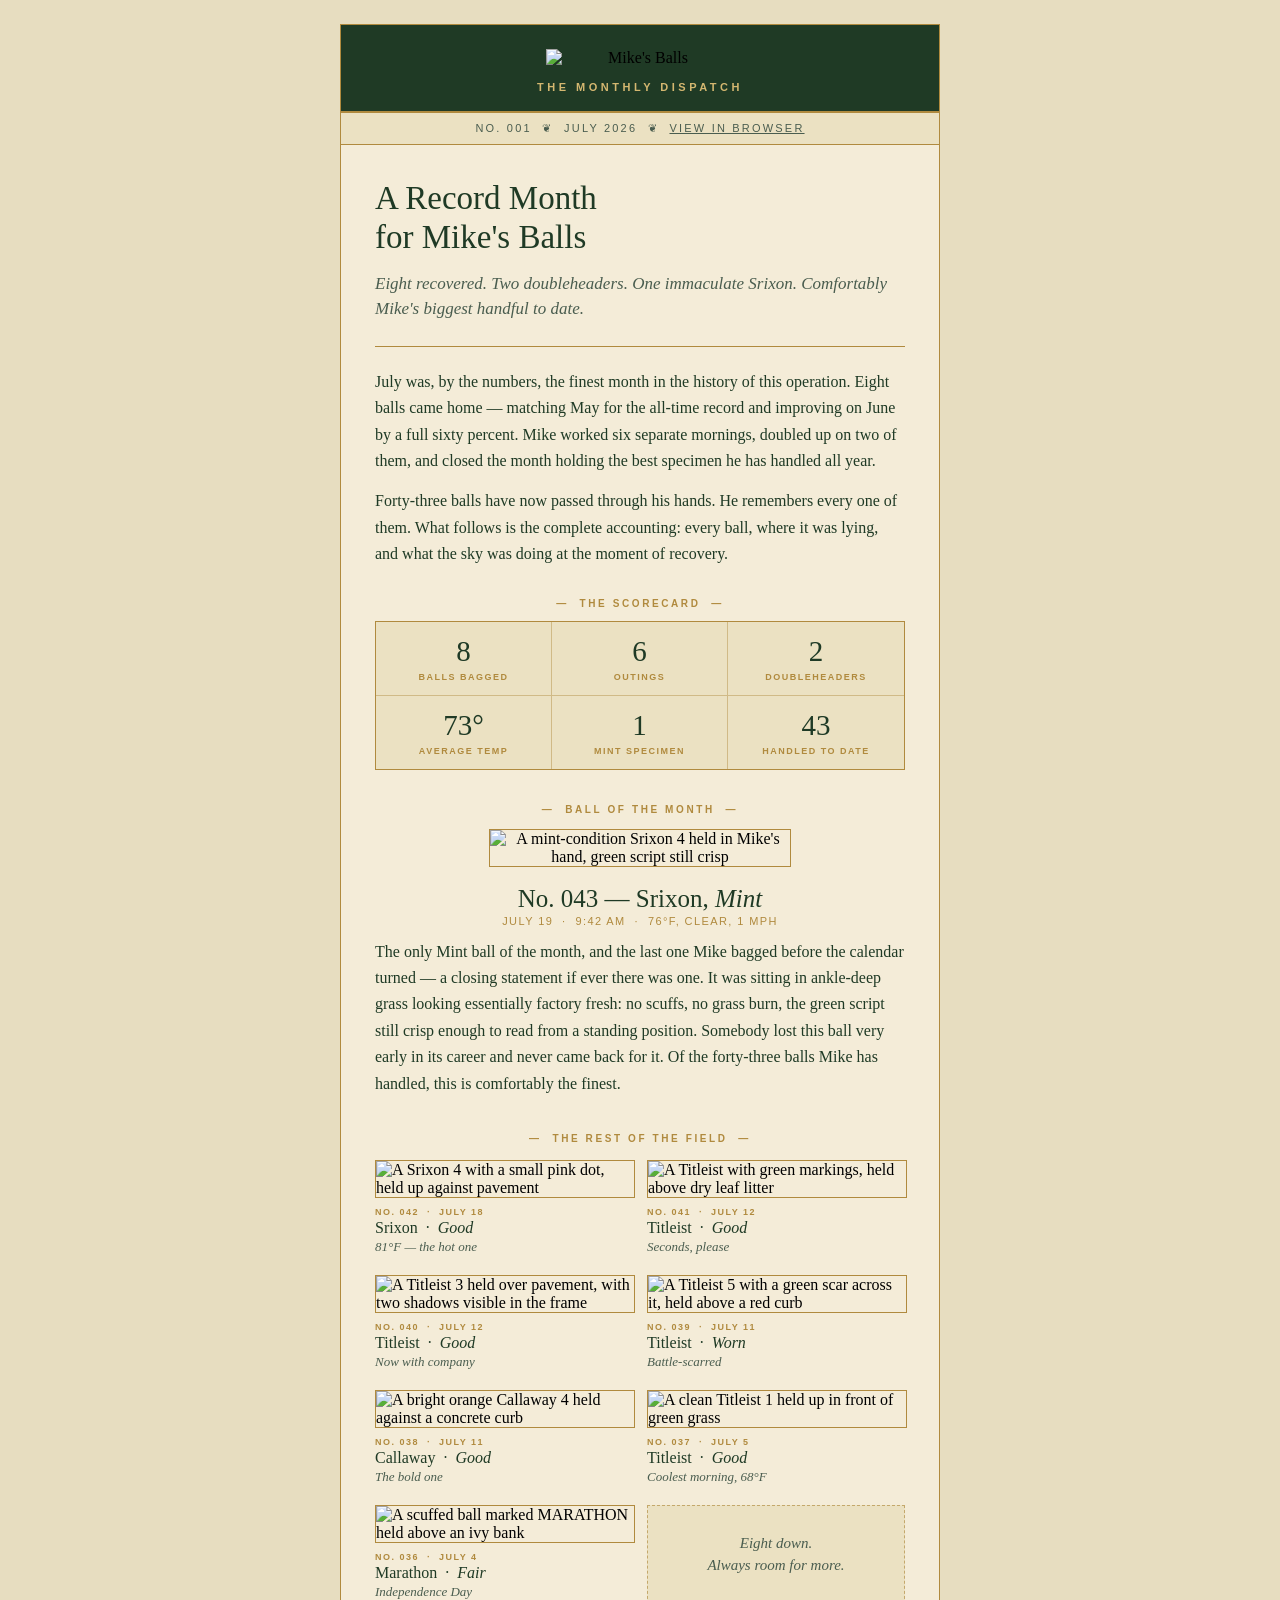
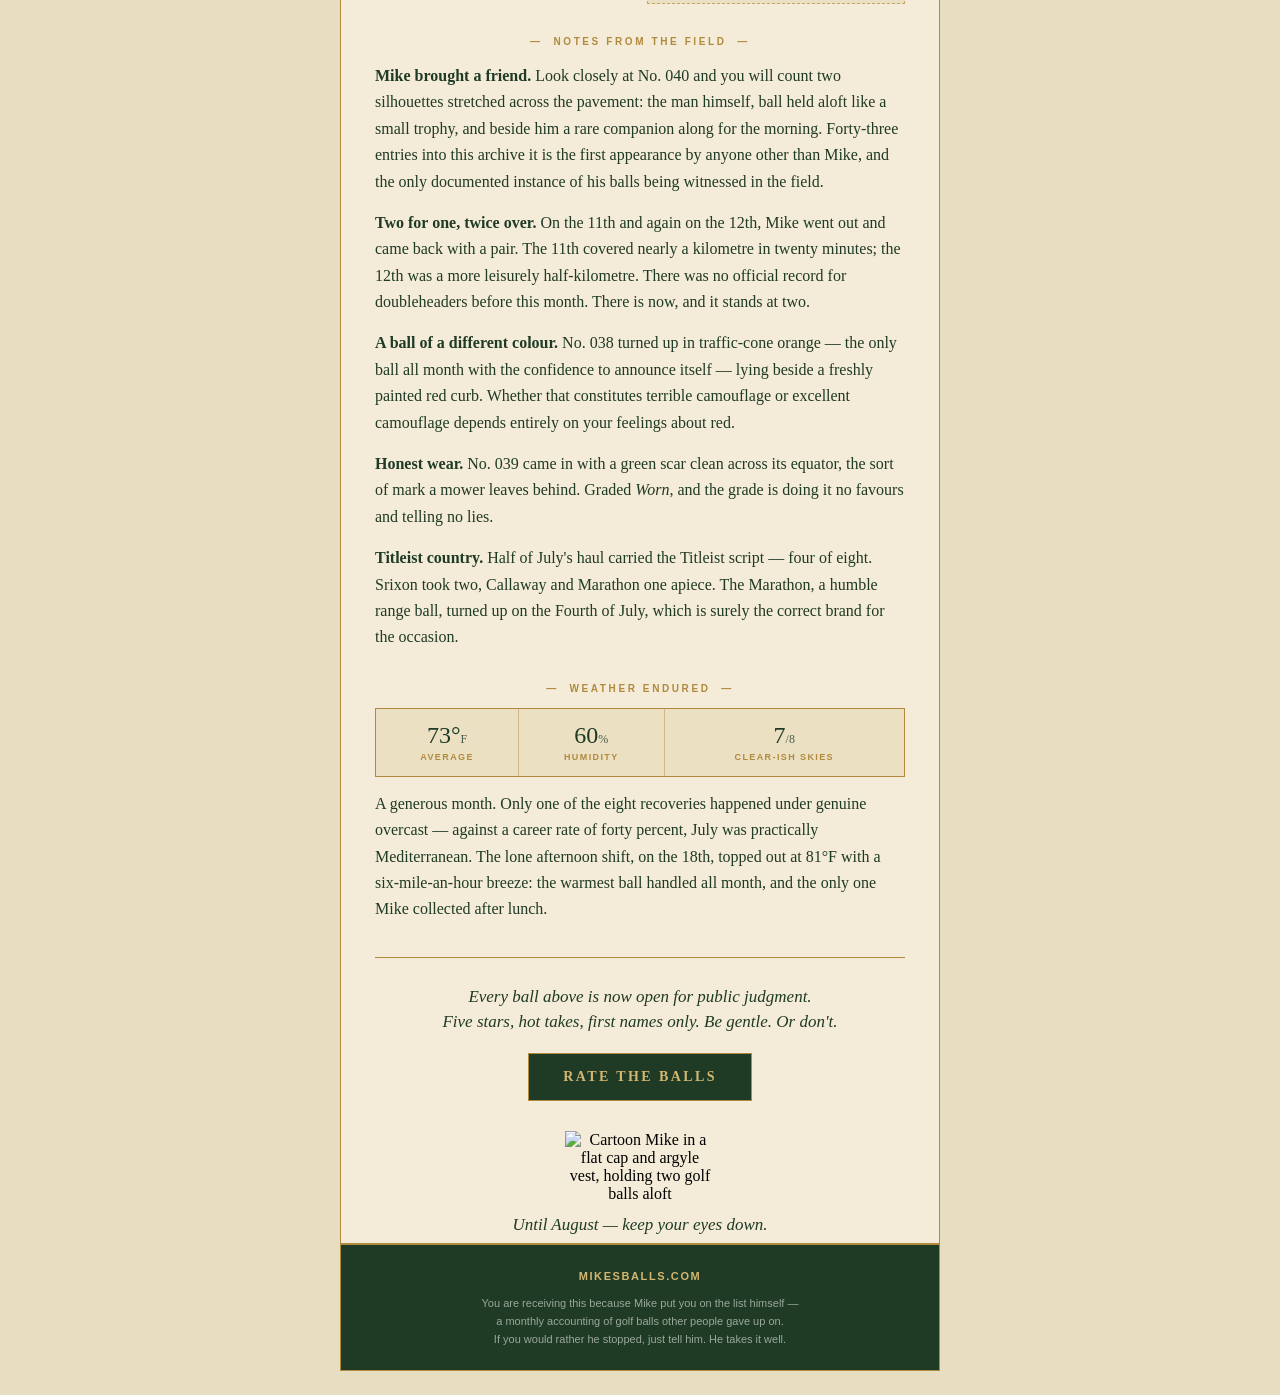
==== newsletter/2026-07/index.html @ dc47c1f6 "Add July 2026 newsletter — The Monthly Dispatch No. 001 Hand-written monthly recap built from the lo" ====
<!DOCTYPE html>
<html lang="en">
<head>
<meta charset="utf-8">
<meta name="viewport" content="width=device-width, initial-scale=1">
<meta name="color-scheme" content="light">
<meta name="supported-color-schemes" content="light">
<title>Mike's Balls — The Monthly Dispatch — July 2026</title>
</head>
<!--
  Email-safe by construction: tables for layout, inline styles only, 600px body,
  Georgia stack (webfonts get stripped by Gmail), every image sized + alt'd,
  and absolute https URLs so it renders wherever it lands.
-->
<body style="margin:0;padding:0;background:#e7ddc0;">

<!-- preview text shown in the inbox list, hidden in the body -->
<div style="display:none;font-size:1px;color:#e7ddc0;line-height:1px;max-height:0;max-width:0;opacity:0;overflow:hidden;">
  Eight balls. Two doubleheaders. One immaculate Srixon. Mike's biggest handful yet.
</div>

<table role="presentation" width="100%" cellpadding="0" cellspacing="0" border="0" style="background:#e7ddc0;">
<tr><td align="center" style="padding:24px 12px;">

<table role="presentation" width="600" cellpadding="0" cellspacing="0" border="0" style="width:600px;max-width:600px;background:#f4ecd8;border:1px solid #b08a3e;">

  <!-- ── MASTHEAD ─────────────────────────────────────────────── -->
  <tr>
    <td align="center" style="background:#1f3a25;padding:24px 20px 18px;border-bottom:2px solid #b08a3e;">
      <img src="https://mikesballs.com/newsletter/2026-07/img/logo.png" width="188" alt="Mike's Balls" style="display:block;width:188px;max-width:60%;height:auto;border:0;">
      <div style="font-family:Helvetica,Arial,sans-serif;font-size:11px;letter-spacing:3.5px;text-transform:uppercase;color:#d4b770;padding-top:14px;font-weight:bold;">
        The Monthly Dispatch
      </div>
    </td>
  </tr>

  <!-- issue line -->
  <tr>
    <td align="center" style="background:#ebe1c2;padding:9px 20px;border-bottom:1px solid #b08a3e;font-family:Helvetica,Arial,sans-serif;font-size:11px;letter-spacing:2.2px;text-transform:uppercase;color:#4a5d4f;">
      No.&nbsp;001 &nbsp;&#10086;&nbsp; July 2026 &nbsp;&#10086;&nbsp;
      <a href="https://mikesballs.com/newsletter/2026-07/" style="color:#4a5d4f;text-decoration:underline;">View in browser</a>
    </td>
  </tr>

  <!-- ── HEADLINE ─────────────────────────────────────────────── -->
  <tr>
    <td style="padding:34px 34px 0;">
      <h1 style="margin:0;font-family:Georgia,'Times New Roman',Times,serif;font-size:33px;line-height:1.18;color:#1f3a25;font-weight:normal;">
        A Record Month<br>for Mike's Balls
      </h1>
      <p style="margin:14px 0 0;font-family:Georgia,'Times New Roman',Times,serif;font-style:italic;font-size:17px;line-height:1.5;color:#4a5d4f;">
        Eight recovered. Two doubleheaders. One immaculate Srixon. Comfortably Mike's biggest handful to date.
      </p>
      <div style="border-top:1px solid #b08a3e;margin:24px 0 0;"></div>
    </td>
  </tr>

  <!-- ── OPENING ──────────────────────────────────────────────── -->
  <tr>
    <td style="padding:22px 34px 0;font-family:Georgia,'Times New Roman',Times,serif;font-size:16px;line-height:1.65;color:#1f3a25;">
      <p style="margin:0 0 14px;">
        July was, by the numbers, the finest month in the history of this operation. Eight balls came home &mdash;
        matching May for the all&#8209;time record and improving on June by a full sixty percent. Mike worked six
        separate mornings, doubled up on two of them, and closed the month holding the best specimen he has
        handled all year.
      </p>
      <p style="margin:0;">
        Forty&#8209;three balls have now passed through his hands. He remembers every one of them.
        What follows is the complete accounting: every ball, where it was lying, and what the sky was doing
        at the moment of recovery.
      </p>
    </td>
  </tr>

  <!-- ── SCORECARD ────────────────────────────────────────────── -->
  <tr>
    <td style="padding:30px 34px 0;">
      <div style="font-family:Helvetica,Arial,sans-serif;font-size:10px;letter-spacing:2.6px;text-transform:uppercase;color:#b08a3e;font-weight:bold;padding-bottom:12px;text-align:center;">
        &mdash;&nbsp; The Scorecard &nbsp;&mdash;
      </div>
      <table role="presentation" width="100%" cellpadding="0" cellspacing="0" border="0" style="border:1px solid #b08a3e;background:#ebe1c2;">
        <tr>
          <td width="33%" align="center" style="padding:15px 4px 13px;border-right:1px solid rgba(176,138,62,0.45);border-bottom:1px solid rgba(176,138,62,0.45);">
            <div style="font-family:Georgia,serif;font-size:29px;color:#1f3a25;line-height:1;">8</div>
            <div style="font-family:Helvetica,Arial,sans-serif;font-size:9px;letter-spacing:1.5px;text-transform:uppercase;color:#b08a3e;padding-top:6px;font-weight:bold;">Balls Bagged</div>
          </td>
          <td width="33%" align="center" style="padding:15px 4px 13px;border-right:1px solid rgba(176,138,62,0.45);border-bottom:1px solid rgba(176,138,62,0.45);">
            <div style="font-family:Georgia,serif;font-size:29px;color:#1f3a25;line-height:1;">6</div>
            <div style="font-family:Helvetica,Arial,sans-serif;font-size:9px;letter-spacing:1.5px;text-transform:uppercase;color:#b08a3e;padding-top:6px;font-weight:bold;">Outings</div>
          </td>
          <td width="33%" align="center" style="padding:15px 4px 13px;border-bottom:1px solid rgba(176,138,62,0.45);">
            <div style="font-family:Georgia,serif;font-size:29px;color:#1f3a25;line-height:1;">2</div>
            <div style="font-family:Helvetica,Arial,sans-serif;font-size:9px;letter-spacing:1.5px;text-transform:uppercase;color:#b08a3e;padding-top:6px;font-weight:bold;">Doubleheaders</div>
          </td>
        </tr>
        <tr>
          <td align="center" style="padding:15px 4px 13px;border-right:1px solid rgba(176,138,62,0.45);">
            <div style="font-family:Georgia,serif;font-size:29px;color:#1f3a25;line-height:1;">73&deg;</div>
            <div style="font-family:Helvetica,Arial,sans-serif;font-size:9px;letter-spacing:1.5px;text-transform:uppercase;color:#b08a3e;padding-top:6px;font-weight:bold;">Average Temp</div>
          </td>
          <td align="center" style="padding:15px 4px 13px;border-right:1px solid rgba(176,138,62,0.45);">
            <div style="font-family:Georgia,serif;font-size:29px;color:#1f3a25;line-height:1;">1</div>
            <div style="font-family:Helvetica,Arial,sans-serif;font-size:9px;letter-spacing:1.5px;text-transform:uppercase;color:#b08a3e;padding-top:6px;font-weight:bold;">Mint Specimen</div>
          </td>
          <td align="center" style="padding:15px 4px 13px;">
            <div style="font-family:Georgia,serif;font-size:29px;color:#1f3a25;line-height:1;">43</div>
            <div style="font-family:Helvetica,Arial,sans-serif;font-size:9px;letter-spacing:1.5px;text-transform:uppercase;color:#b08a3e;padding-top:6px;font-weight:bold;">Handled To Date</div>
          </td>
        </tr>
      </table>
    </td>
  </tr>

  <!-- ── BALL OF THE MONTH ────────────────────────────────────── -->
  <tr>
    <td style="padding:34px 34px 0;">
      <div style="font-family:Helvetica,Arial,sans-serif;font-size:10px;letter-spacing:2.6px;text-transform:uppercase;color:#b08a3e;font-weight:bold;padding-bottom:14px;text-align:center;">
        &mdash;&nbsp; Ball of the Month &nbsp;&mdash;
      </div>
      <table role="presentation" width="100%" cellpadding="0" cellspacing="0" border="0">
        <tr><td align="center">
          <img src="https://mikesballs.com/newsletter/2026-07/img/hand-2026-07-19-8.jpg" width="300" alt="A mint-condition Srixon 4 held in Mike's hand, green script still crisp" style="display:block;width:300px;max-width:62%;height:auto;border:1px solid #b08a3e;">
        </td></tr>
      </table>
      <h2 style="margin:18px 0 2px;font-family:Georgia,'Times New Roman',Times,serif;font-size:25px;color:#1f3a25;font-weight:normal;text-align:center;">
        No.&nbsp;043 &mdash; Srixon, <em>Mint</em>
      </h2>
      <div style="font-family:Helvetica,Arial,sans-serif;font-size:11px;letter-spacing:1.4px;text-transform:uppercase;color:#b08a3e;padding-bottom:12px;text-align:center;">
        July 19 &nbsp;&#183;&nbsp; 9:42 AM &nbsp;&#183;&nbsp; 76&deg;F, clear, 1 mph
      </div>
      <p style="margin:0;font-family:Georgia,'Times New Roman',Times,serif;font-size:16px;line-height:1.65;color:#1f3a25;">
        The only Mint ball of the month, and the last one Mike bagged before the calendar turned &mdash; a closing
        statement if ever there was one. It was sitting in ankle&#8209;deep grass looking essentially factory fresh:
        no scuffs, no grass burn, the green script still crisp enough to read from a standing position.
        Somebody lost this ball very early in its career and never came back for it. Of the forty&#8209;three
        balls Mike has handled, this is comfortably the finest.
      </p>
    </td>
  </tr>

  <!-- ── THE REST OF THE FIELD ────────────────────────────────── -->
  <tr>
    <td style="padding:36px 34px 0;">
      <div style="font-family:Helvetica,Arial,sans-serif;font-size:10px;letter-spacing:2.6px;text-transform:uppercase;color:#b08a3e;font-weight:bold;padding-bottom:16px;text-align:center;">
        &mdash;&nbsp; The Rest of the Field &nbsp;&mdash;
      </div>

      <table role="presentation" width="100%" cellpadding="0" cellspacing="0" border="0">
        <tr>
          <td width="50%" valign="top" style="padding:0 7px 20px 0;">
            <img src="https://mikesballs.com/newsletter/2026-07/img/hand-2026-07-18-7.jpg" width="252" alt="A Srixon 4 with a small pink dot, held up against pavement" style="display:block;width:100%;height:auto;border:1px solid #b08a3e;">
            <div style="font-family:Helvetica,Arial,sans-serif;font-size:9px;letter-spacing:1.5px;text-transform:uppercase;color:#b08a3e;padding:9px 0 2px;font-weight:bold;">No.&nbsp;042 &nbsp;&#183;&nbsp; July 18</div>
            <div style="font-family:Georgia,serif;font-size:16px;color:#1f3a25;">Srixon &nbsp;&#183;&nbsp; <em>Good</em></div>
            <div style="font-family:Georgia,serif;font-style:italic;font-size:13px;color:#4a5d4f;padding-top:2px;">81&deg;F &mdash; the hot one</div>
          </td>
          <td width="50%" valign="top" style="padding:0 0 20px 7px;">
            <img src="https://mikesballs.com/newsletter/2026-07/img/hand-2026-07-12-6.jpg" width="252" alt="A Titleist with green markings, held above dry leaf litter" style="display:block;width:100%;height:auto;border:1px solid #b08a3e;">
            <div style="font-family:Helvetica,Arial,sans-serif;font-size:9px;letter-spacing:1.5px;text-transform:uppercase;color:#b08a3e;padding:9px 0 2px;font-weight:bold;">No.&nbsp;041 &nbsp;&#183;&nbsp; July 12</div>
            <div style="font-family:Georgia,serif;font-size:16px;color:#1f3a25;">Titleist &nbsp;&#183;&nbsp; <em>Good</em></div>
            <div style="font-family:Georgia,serif;font-style:italic;font-size:13px;color:#4a5d4f;padding-top:2px;">Seconds, please</div>
          </td>
        </tr>
        <tr>
          <td width="50%" valign="top" style="padding:0 7px 20px 0;">
            <img src="https://mikesballs.com/newsletter/2026-07/img/hand-2026-07-12-5.jpg" width="252" alt="A Titleist 3 held over pavement, with two shadows visible in the frame" style="display:block;width:100%;height:auto;border:1px solid #b08a3e;">
            <div style="font-family:Helvetica,Arial,sans-serif;font-size:9px;letter-spacing:1.5px;text-transform:uppercase;color:#b08a3e;padding:9px 0 2px;font-weight:bold;">No.&nbsp;040 &nbsp;&#183;&nbsp; July 12</div>
            <div style="font-family:Georgia,serif;font-size:16px;color:#1f3a25;">Titleist &nbsp;&#183;&nbsp; <em>Good</em></div>
            <div style="font-family:Georgia,serif;font-style:italic;font-size:13px;color:#4a5d4f;padding-top:2px;">Now with company</div>
          </td>
          <td width="50%" valign="top" style="padding:0 0 20px 7px;">
            <img src="https://mikesballs.com/newsletter/2026-07/img/hand-2026-07-11-4.jpg" width="252" alt="A Titleist 5 with a green scar across it, held above a red curb" style="display:block;width:100%;height:auto;border:1px solid #b08a3e;">
            <div style="font-family:Helvetica,Arial,sans-serif;font-size:9px;letter-spacing:1.5px;text-transform:uppercase;color:#b08a3e;padding:9px 0 2px;font-weight:bold;">No.&nbsp;039 &nbsp;&#183;&nbsp; July 11</div>
            <div style="font-family:Georgia,serif;font-size:16px;color:#1f3a25;">Titleist &nbsp;&#183;&nbsp; <em>Worn</em></div>
            <div style="font-family:Georgia,serif;font-style:italic;font-size:13px;color:#4a5d4f;padding-top:2px;">Battle&#8209;scarred</div>
          </td>
        </tr>
        <tr>
          <td width="50%" valign="top" style="padding:0 7px 20px 0;">
            <img src="https://mikesballs.com/newsletter/2026-07/img/hand-2026-07-11-3.jpg" width="252" alt="A bright orange Callaway 4 held against a concrete curb" style="display:block;width:100%;height:auto;border:1px solid #b08a3e;">
            <div style="font-family:Helvetica,Arial,sans-serif;font-size:9px;letter-spacing:1.5px;text-transform:uppercase;color:#b08a3e;padding:9px 0 2px;font-weight:bold;">No.&nbsp;038 &nbsp;&#183;&nbsp; July 11</div>
            <div style="font-family:Georgia,serif;font-size:16px;color:#1f3a25;">Callaway &nbsp;&#183;&nbsp; <em>Good</em></div>
            <div style="font-family:Georgia,serif;font-style:italic;font-size:13px;color:#4a5d4f;padding-top:2px;">The bold one</div>
          </td>
          <td width="50%" valign="top" style="padding:0 0 20px 7px;">
            <img src="https://mikesballs.com/newsletter/2026-07/img/hand-2026-07-05-2.jpg" width="252" alt="A clean Titleist 1 held up in front of green grass" style="display:block;width:100%;height:auto;border:1px solid #b08a3e;">
            <div style="font-family:Helvetica,Arial,sans-serif;font-size:9px;letter-spacing:1.5px;text-transform:uppercase;color:#b08a3e;padding:9px 0 2px;font-weight:bold;">No.&nbsp;037 &nbsp;&#183;&nbsp; July 5</div>
            <div style="font-family:Georgia,serif;font-size:16px;color:#1f3a25;">Titleist &nbsp;&#183;&nbsp; <em>Good</em></div>
            <div style="font-family:Georgia,serif;font-style:italic;font-size:13px;color:#4a5d4f;padding-top:2px;">Coolest morning, 68&deg;F</div>
          </td>
        </tr>
        <tr>
          <td width="50%" valign="top" style="padding:0 7px 0 0;">
            <img src="https://mikesballs.com/newsletter/2026-07/img/hand-2026-07-04-1.jpg" width="252" alt="A scuffed ball marked MARATHON held above an ivy bank" style="display:block;width:100%;height:auto;border:1px solid #b08a3e;">
            <div style="font-family:Helvetica,Arial,sans-serif;font-size:9px;letter-spacing:1.5px;text-transform:uppercase;color:#b08a3e;padding:9px 0 2px;font-weight:bold;">No.&nbsp;036 &nbsp;&#183;&nbsp; July 4</div>
            <div style="font-family:Georgia,serif;font-size:16px;color:#1f3a25;">Marathon &nbsp;&#183;&nbsp; <em>Fair</em></div>
            <div style="font-family:Georgia,serif;font-style:italic;font-size:13px;color:#4a5d4f;padding-top:2px;">Independence Day</div>
          </td>
          <td width="50%" valign="top" style="padding:0 0 0 7px;">
            <table role="presentation" width="100%" cellpadding="0" cellspacing="0" border="0" style="height:100%;">
              <tr><td align="center" valign="middle" style="border:1px dashed rgba(176,138,62,0.65);background:#ebe1c2;padding:26px 14px;">
                <div style="font-family:Georgia,serif;font-style:italic;font-size:15px;color:#4a5d4f;line-height:1.5;">
                  Eight down.<br>Always room for more.
                </div>
              </td></tr>
            </table>
          </td>
        </tr>
      </table>
    </td>
  </tr>

  <!-- ── NOTES FROM THE FIELD ─────────────────────────────────── -->
  <tr>
    <td style="padding:32px 34px 0;">
      <div style="font-family:Helvetica,Arial,sans-serif;font-size:10px;letter-spacing:2.6px;text-transform:uppercase;color:#b08a3e;font-weight:bold;padding-bottom:16px;text-align:center;">
        &mdash;&nbsp; Notes from the Field &nbsp;&mdash;
      </div>

      <p style="margin:0 0 15px;font-family:Georgia,'Times New Roman',Times,serif;font-size:16px;line-height:1.65;color:#1f3a25;">
        <strong>Mike brought a friend.</strong>
        Look closely at No.&nbsp;040 and you will count two silhouettes stretched across the pavement: the man
        himself, ball held aloft like a small trophy, and beside him a rare companion along for the morning.
        Forty&#8209;three entries into this archive it is the first appearance by anyone other than Mike, and the
        only documented instance of his balls being witnessed in the field.
      </p>
      <p style="margin:0 0 15px;font-family:Georgia,'Times New Roman',Times,serif;font-size:16px;line-height:1.65;color:#1f3a25;">
        <strong>Two for one, twice over.</strong>
        On the 11th and again on the 12th, Mike went out and came back with a pair. The 11th covered nearly a
        kilometre in twenty minutes; the 12th was a more leisurely half&#8209;kilometre. There was no official
        record for doubleheaders before this month. There is now, and it stands at two.
      </p>
      <p style="margin:0 0 15px;font-family:Georgia,'Times New Roman',Times,serif;font-size:16px;line-height:1.65;color:#1f3a25;">
        <strong>A ball of a different colour.</strong>
        No.&nbsp;038 turned up in traffic&#8209;cone orange &mdash; the only ball all month with the confidence to
        announce itself &mdash; lying beside a freshly painted red curb. Whether that constitutes terrible
        camouflage or excellent camouflage depends entirely on your feelings about red.
      </p>
      <p style="margin:0 0 15px;font-family:Georgia,'Times New Roman',Times,serif;font-size:16px;line-height:1.65;color:#1f3a25;">
        <strong>Honest wear.</strong>
        No.&nbsp;039 came in with a green scar clean across its equator, the sort of mark a mower leaves behind.
        Graded <em>Worn</em>, and the grade is doing it no favours and telling no lies.
      </p>
      <p style="margin:0;font-family:Georgia,'Times New Roman',Times,serif;font-size:16px;line-height:1.65;color:#1f3a25;">
        <strong>Titleist country.</strong>
        Half of July's haul carried the Titleist script &mdash; four of eight. Srixon took two, Callaway and
        Marathon one apiece. The Marathon, a humble range ball, turned up on the Fourth of July, which is
        surely the correct brand for the occasion.
      </p>
    </td>
  </tr>

  <!-- ── WEATHER ──────────────────────────────────────────────── -->
  <tr>
    <td style="padding:32px 34px 0;">
      <div style="font-family:Helvetica,Arial,sans-serif;font-size:10px;letter-spacing:2.6px;text-transform:uppercase;color:#b08a3e;font-weight:bold;padding-bottom:14px;text-align:center;">
        &mdash;&nbsp; Weather Endured &nbsp;&mdash;
      </div>
      <table role="presentation" width="100%" cellpadding="0" cellspacing="0" border="0" style="border:1px solid #b08a3e;background:#ebe1c2;">
        <tr>
          <td align="center" style="padding:14px 6px;border-right:1px solid rgba(176,138,62,0.45);">
            <div style="font-family:Georgia,serif;font-size:24px;color:#1f3a25;line-height:1;">73&deg;<span style="font-size:12px;color:#4a5d4f;">F</span></div>
            <div style="font-family:Helvetica,Arial,sans-serif;font-size:9px;letter-spacing:1.4px;text-transform:uppercase;color:#b08a3e;padding-top:5px;font-weight:bold;">Average</div>
          </td>
          <td align="center" style="padding:14px 6px;border-right:1px solid rgba(176,138,62,0.45);">
            <div style="font-family:Georgia,serif;font-size:24px;color:#1f3a25;line-height:1;">60<span style="font-size:12px;color:#4a5d4f;">%</span></div>
            <div style="font-family:Helvetica,Arial,sans-serif;font-size:9px;letter-spacing:1.4px;text-transform:uppercase;color:#b08a3e;padding-top:5px;font-weight:bold;">Humidity</div>
          </td>
          <td align="center" style="padding:14px 6px;">
            <div style="font-family:Georgia,serif;font-size:24px;color:#1f3a25;line-height:1;">7<span style="font-size:12px;color:#4a5d4f;">/8</span></div>
            <div style="font-family:Helvetica,Arial,sans-serif;font-size:9px;letter-spacing:1.4px;text-transform:uppercase;color:#b08a3e;padding-top:5px;font-weight:bold;">Clear&#8209;ish Skies</div>
          </td>
        </tr>
      </table>
      <p style="margin:14px 0 0;font-family:Georgia,'Times New Roman',Times,serif;font-size:16px;line-height:1.65;color:#1f3a25;">
        A generous month. Only one of the eight recoveries happened under genuine overcast &mdash; against a
        career rate of forty percent, July was practically Mediterranean. The lone afternoon shift, on the 18th,
        topped out at 81&deg;F with a six&#8209;mile&#8209;an&#8209;hour breeze: the warmest ball handled all month, and
        the only one Mike collected after lunch.
      </p>
    </td>
  </tr>

  <!-- ── CTA ──────────────────────────────────────────────────── -->
  <tr>
    <td align="center" style="padding:34px 34px 0;">
      <div style="border-top:1px solid #b08a3e;padding-top:26px;">
        <p style="margin:0 0 18px;font-family:Georgia,'Times New Roman',Times,serif;font-style:italic;font-size:17px;line-height:1.5;color:#1f3a25;">
          Every ball above is now open for public judgment.<br>Five stars, hot takes, first names only. Be gentle. Or don't.
        </p>
        <table role="presentation" cellpadding="0" cellspacing="0" border="0" align="center">
          <tr><td align="center" style="background:#1f3a25;border:1px solid #b08a3e;">
            <a href="https://mikesballs.com/#list" style="display:inline-block;padding:15px 34px;font-family:Georgia,'Times New Roman',Times,serif;font-size:14px;letter-spacing:2.4px;text-transform:uppercase;color:#d4b770;text-decoration:none;font-weight:bold;">
              Rate the Balls
            </a>
          </td></tr>
        </table>
      </div>
    </td>
  </tr>

  <!-- ── SIGN-OFF ─────────────────────────────────────────────── -->
  <tr>
    <td align="center" style="padding:30px 34px 8px;">
      <img src="https://mikesballs.com/newsletter/2026-07/img/hero.png" width="150" alt="Cartoon Mike in a flat cap and argyle vest, holding two golf balls aloft" style="display:block;width:150px;max-width:45%;height:auto;border:0;">
      <p style="margin:12px 0 0;font-family:Georgia,'Times New Roman',Times,serif;font-style:italic;font-size:17px;color:#1f3a25;">
        Until August &mdash; keep your eyes down.
      </p>
    </td>
  </tr>

  <!-- ── FOOTER ───────────────────────────────────────────────── -->
  <tr>
    <td align="center" style="background:#1f3a25;padding:22px 30px;border-top:2px solid #b08a3e;">
      <div style="font-family:Helvetica,Arial,sans-serif;font-size:11px;line-height:1.7;color:#d4b770;">
        <a href="https://mikesballs.com" style="color:#d4b770;text-decoration:none;letter-spacing:1.6px;text-transform:uppercase;font-weight:bold;">mikesballs.com</a>
        <div style="padding-top:10px;color:#9aa89c;font-size:11px;line-height:1.6;">
          You are receiving this because Mike put you on the list himself &mdash;<br>
          a monthly accounting of golf balls other people gave up on.<br>
          If you would rather he stopped, just tell him. He takes it well.
        </div>
      </div>
    </td>
  </tr>

</table>
</td></tr>
</table>
</body>
</html>
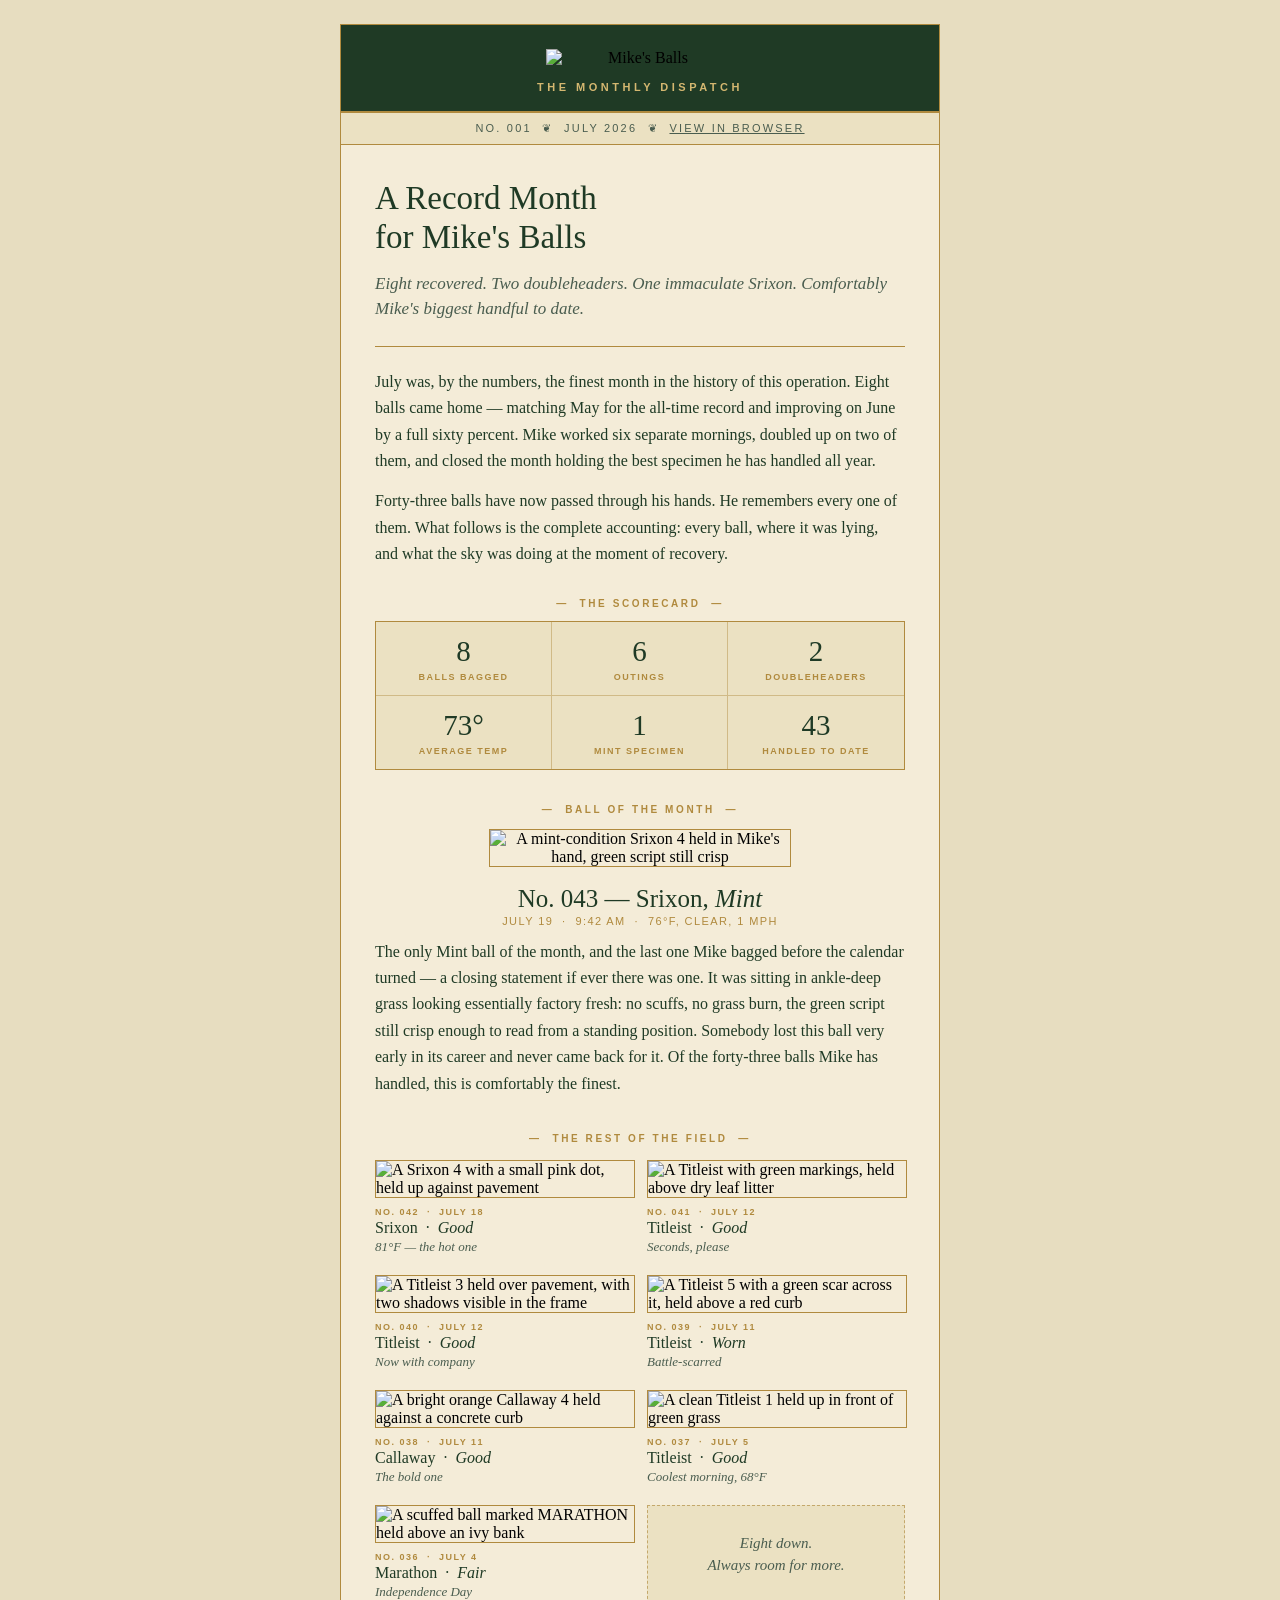
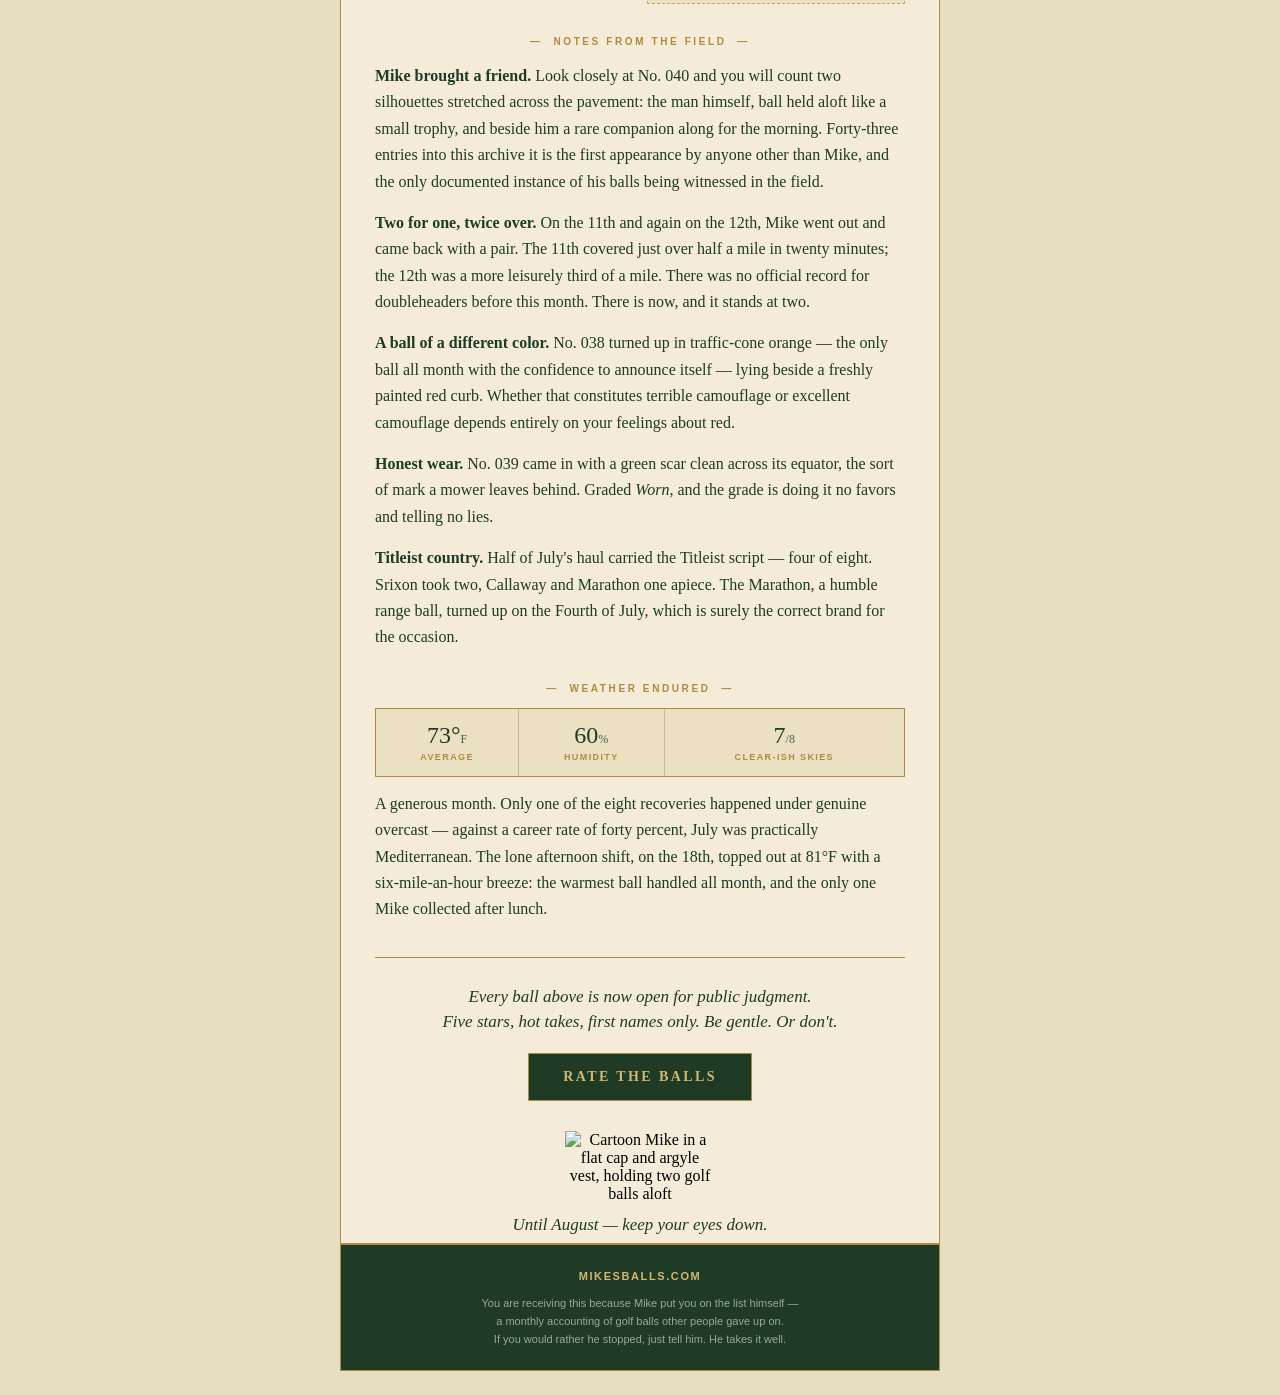
==== commit 74e0f776: "Newsletter: imperial distances, US spellings Co-Authored-By: Claude Fable 5 <noreply@anthropic.com>" ====
--- a/newsletter/2026-07/index.html
+++ b/newsletter/2026-07/index.html
@@ -225,12 +225,12 @@
       </p>
       <p style="margin:0 0 15px;font-family:Georgia,'Times New Roman',Times,serif;font-size:16px;line-height:1.65;color:#1f3a25;">
         <strong>Two for one, twice over.</strong>
-        On the 11th and again on the 12th, Mike went out and came back with a pair. The 11th covered nearly a
-        kilometre in twenty minutes; the 12th was a more leisurely half&#8209;kilometre. There was no official
+        On the 11th and again on the 12th, Mike went out and came back with a pair. The 11th covered just over
+        half a mile in twenty minutes; the 12th was a more leisurely third of a mile. There was no official
         record for doubleheaders before this month. There is now, and it stands at two.
       </p>
       <p style="margin:0 0 15px;font-family:Georgia,'Times New Roman',Times,serif;font-size:16px;line-height:1.65;color:#1f3a25;">
-        <strong>A ball of a different colour.</strong>
+        <strong>A ball of a different color.</strong>
         No.&nbsp;038 turned up in traffic&#8209;cone orange &mdash; the only ball all month with the confidence to
         announce itself &mdash; lying beside a freshly painted red curb. Whether that constitutes terrible
         camouflage or excellent camouflage depends entirely on your feelings about red.
@@ -238,7 +238,7 @@
       <p style="margin:0 0 15px;font-family:Georgia,'Times New Roman',Times,serif;font-size:16px;line-height:1.65;color:#1f3a25;">
         <strong>Honest wear.</strong>
         No.&nbsp;039 came in with a green scar clean across its equator, the sort of mark a mower leaves behind.
-        Graded <em>Worn</em>, and the grade is doing it no favours and telling no lies.
+        Graded <em>Worn</em>, and the grade is doing it no favors and telling no lies.
       </p>
       <p style="margin:0;font-family:Georgia,'Times New Roman',Times,serif;font-size:16px;line-height:1.65;color:#1f3a25;">
         <strong>Titleist country.</strong>
